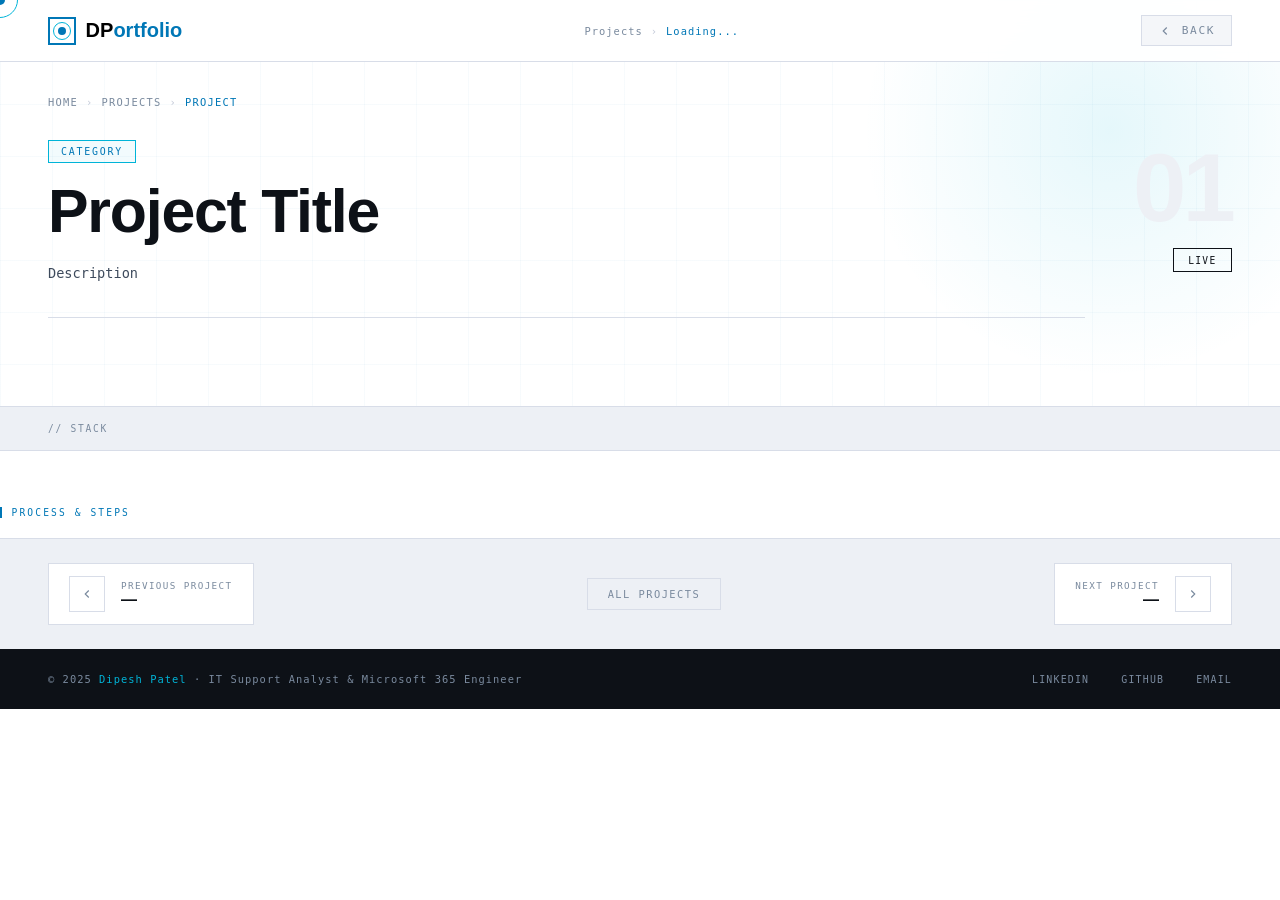
==== project.html @ 6bb7a619 "Update project.html" ====
<!DOCTYPE html>
<html lang="en">
<head>
<meta charset="UTF-8"/>
<meta name="viewport" content="width=device-width, initial-scale=1.0"/>
<meta http-equiv="Content-Security-Policy" content="default-src 'self'; script-src 'self' 'unsafe-inline'; style-src 'self' 'unsafe-inline'; font-src 'self' data:; img-src 'self' data: blob:; connect-src 'none';">
<meta http-equiv="X-Frame-Options" content="DENY">
<meta name="referrer" content="no-referrer">
<title>Project — Dipesh Patel</title>
<link rel="icon" type="image/x-icon" href="favicon.ico">
<link rel="stylesheet" href="fonts/fonts.css">
<style>
:root {
  --white:#ffffff; --off:#f4f6f9; --off2:#edf0f5;
  --border:#d8dde8; --border2:#c4cad8;
  --text:#0d1117; --text2:#3d4a5c; --text3:#7a8a9e;
  --accent:#00b4d8; --accent2:#0077b6; --accent3:#023e8a;
  --success:#06d6a0; --warn:#f4a261;
  --shadow:0 2px 20px rgba(0,100,180,.08);
  --shadow-lg:0 8px 40px rgba(0,100,180,.14);
}
*,*::before,*::after{box-sizing:border-box;margin:0;padding:0;}
html{scroll-behavior:smooth;}
body{font-family:'JetBrains Mono',monospace;background:var(--white);color:var(--text);overflow-x:hidden;}
@media(pointer:fine){body{cursor:none;}}

/* ── CURSOR ── */
@media(pointer:coarse){#cur,#curR{display:none;}}
#cur{width:10px;height:10px;background:var(--accent2);border-radius:50%;position:fixed;top:0;left:0;pointer-events:none;z-index:9999;transform:translate(-50%,-50%);transition:width .2s,height .2s,background .2s;}
#cur.h{width:6px;height:6px;background:var(--accent);}
#curR{width:36px;height:36px;border:1.5px solid var(--accent);border-radius:50%;position:fixed;top:0;left:0;pointer-events:none;z-index:9998;transform:translate(-50%,-50%);transition:width .25s,height .25s,border-color .25s,opacity .25s;}
#curR.h{width:56px;height:56px;border-color:var(--accent2);opacity:.45;}
::-webkit-scrollbar{width:3px;}
::-webkit-scrollbar-track{background:var(--off);}
::-webkit-scrollbar-thumb{background:var(--accent2);}
#prog{position:fixed;top:0;left:0;height:2px;background:linear-gradient(90deg,var(--accent2),var(--accent));z-index:200;transition:width .08s;}

/* ── NAV ── */
nav{position:fixed;top:0;left:0;right:0;z-index:100;display:flex;align-items:center;justify-content:space-between;padding:0 3rem;height:62px;background:rgba(255,255,255,.92);backdrop-filter:blur(18px);border-bottom:1px solid var(--border);}
.nav-logo {font-family:'Rajdhani',sans-serif;font-weight:700;font-size:1.25rem;text-decoration:none;display:flex;align-items:center;gap:0.6rem;}
.logo-main {color:#000; /* black */}
.logo-accent {color:var(--accent2); /* your blue */}  
.nav-logo-icon{width:28px;height:28px;border:2px solid var(--accent2);display:flex;align-items:center;justify-content:center;position:relative;}
.nav-logo-icon::before{content:'';width:8px;height:8px;background:var(--accent2);border-radius:50%;}
.nav-logo-icon::after{content:'';position:absolute;width:18px;height:18px;border:1.5px solid var(--accent);border-radius:50%;animation:ping 2s ease-in-out infinite;}
@keyframes ping{0%,100%{opacity:1;transform:scale(1)}50%{opacity:0;transform:scale(1.8)}}
.back-btn{display:flex;align-items:center;gap:.6rem;font-size:.7rem;letter-spacing:.14em;text-transform:uppercase;color:var(--text3);text-decoration:none;transition:color .2s;padding:.45rem 1rem;border:1px solid var(--border);background:var(--off);}
.back-btn:hover{color:var(--accent2);border-color:var(--accent2);}
.back-btn svg{transition:transform .2s;}
.back-btn:hover svg{transform:translateX(-3px);}
.nav-crumb{font-size:.65rem;letter-spacing:.1em;color:var(--text3);display:flex;align-items:center;gap:.5rem;}
.nav-crumb span{color:var(--accent2);}

/* ── HERO ── */
#proj-hero{padding:6rem 3rem 4rem;border-bottom:1px solid var(--border);position:relative;overflow:hidden;background:var(--white);}
.hero-grid-bg{position:absolute;inset:0;background-image:linear-gradient(rgba(0,119,182,.03) 1px,transparent 1px),linear-gradient(90deg,rgba(0,119,182,.03) 1px,transparent 1px);background-size:52px 52px;pointer-events:none;}
.hero-glow-bg{position:absolute;top:-120px;right:-80px;width:500px;height:500px;background:radial-gradient(circle,rgba(0,180,216,.1) 0%,transparent 70%);pointer-events:none;}
.proj-hero-inner{max-width:1200px;margin:0 auto;position:relative;z-index:1;}
.proj-back-crumb{display:flex;align-items:center;gap:.5rem;margin-bottom:2rem;font-size:.65rem;letter-spacing:.12em;text-transform:uppercase;color:var(--text3);}
.proj-back-crumb a{color:var(--text3);text-decoration:none;transition:color .2s;}
.proj-back-crumb a:hover{color:var(--accent2);}
.proj-back-crumb .sep{color:var(--border2);}
.proj-back-crumb .current{color:var(--accent2);}

.proj-hero-layout{display:grid;grid-template-columns:1fr auto;gap:3rem;align-items:start;}
.proj-cat-tag{display:inline-flex;align-items:center;gap:.5rem;font-size:.62rem;letter-spacing:.18em;text-transform:uppercase;color:var(--accent2);border:1px solid var(--accent);padding:.3rem .75rem;background:rgba(0,180,216,.05);margin-bottom:1.25rem;}
  /* .proj-cat-tag::before{content:'';width:5px;height:5px;background:var(--accent);border-radius:50%;}*/
.proj-title{font-family:'Rajdhani',sans-serif;font-size:clamp(2rem,5vw,3.8rem);font-weight:700;line-height:.95;letter-spacing:-.02em;color:var(--text);margin-bottom:1.25rem;}
.proj-subtitle{font-size:.85rem;line-height:1.8;color:var(--text2);font-weight:300;max-width:680px;margin-bottom:2rem;}
.proj-meta-row{display:flex;flex-wrap:wrap;gap:2rem;padding-top:1.5rem;border-top:1px solid var(--border);}
.proj-meta-item{display:flex;flex-direction:column;gap:.3rem;}
.proj-meta-label{font-size:.58rem;letter-spacing:.18em;text-transform:uppercase;color:var(--text3);}
.proj-meta-val{font-size:.82rem;color:var(--text);font-weight:500;}
.proj-meta-val.green{color:var(--success);}
.proj-meta-val.blue{color:var(--accent2);}

.proj-hero-right{display:flex;flex-direction:column;gap:.75rem;align-items:flex-end;}
.proj-num-big{font-family:'Rajdhani',sans-serif;font-size:6rem;font-weight:700;line-height:1;color:var(--off2);letter-spacing:-.04em;user-select:none;}
.proj-status-badge{font-size:.6rem;letter-spacing:.14em;text-transform:uppercase;padding:.35rem .9rem;border:1px solid;}
.proj-status-badge.live{color:var(--success);border-color:rgba(6,214,160,.4);background:rgba(6,214,160,.06);}
.proj-status-badge.wip{color:var(--warn);border-color:rgba(244,162,97,.4);background:rgba(244,162,97,.06);}
.proj-links{display:flex;gap:.6rem;flex-wrap:wrap;justify-content:flex-end;}
.proj-link-btn{padding:.5rem 1.1rem;font-size:.65rem;letter-spacing:.12em;text-transform:uppercase;text-decoration:none;border:1px solid var(--border2);color:var(--text2);transition:all .25s;display:inline-flex;align-items:center;gap:.4rem;font-family:'JetBrains Mono',monospace;}
.proj-link-btn:hover{border-color:var(--accent2);color:var(--accent2);}
.proj-link-btn.primary{background:var(--accent2);border-color:var(--accent2);color:#fff;}
.proj-link-btn.primary:hover{background:var(--accent3);border-color:var(--accent3);}

/* ── TECH STACK BAR ── */
.tech-bar{background:var(--off2);border-bottom:1px solid var(--border);padding:1rem 3rem;}
.tech-bar-inner{max-width:1200px;margin:0 auto;display:flex;align-items:center;gap:1.5rem;flex-wrap:wrap;}
.tech-bar-label{font-size:.6rem;letter-spacing:.18em;text-transform:uppercase;color:var(--text3);flex-shrink:0;}
.tech-pills{display:flex;gap:.5rem;flex-wrap:wrap;}
.tech-pill{padding:.28rem .75rem;font-size:.65rem;letter-spacing:.08em;text-transform:uppercase;border:1px solid var(--border);color:var(--text2);background:var(--white);transition:all .2s;}
.tech-pill:hover{border-color:var(--accent2);color:var(--accent2);}

/* ── BODY ── */
.proj-body{max-width:1200px;margin:0 auto;padding:4rem 3rem;}
.proj-body-grid{display:grid;grid-template-columns:1fr 340px;gap:4rem;align-items:start;}

/* Overview */
.section-label{font-size:.6rem;letter-spacing:.22em;text-transform:uppercase;color:var(--accent2);border-left:2px solid var(--accent2);padding-left:.6rem;margin-bottom:1.25rem;}
.proj-overview p{font-size:.85rem;line-height:1.95;color:var(--text2);font-weight:300;margin-bottom:1.2rem;}
.proj-overview p:last-child{margin-bottom:0;}

/* Steps */
.steps-list{display:flex;flex-direction:column;gap:0;}
.step-item{border-top:1px solid var(--border);padding:2rem 0;}
.step-item:last-child{border-bottom:1px solid var(--border);}
.step-item-inner{display:grid;grid-template-columns:56px 1fr 360px;gap:2.5rem;align-items:start;}
.step-num{font-family:'Rajdhani',sans-serif;font-size:2.5rem;font-weight:700;color:var(--off2);line-height:1;padding-top:.2rem;user-select:none;transition:color .3s;}
.step-item:hover .step-num{color:var(--accent2);}
.step-title{font-family:'Rajdhani',sans-serif;font-size:1.2rem;font-weight:700;color:var(--text);margin-bottom:.5rem;}
.step-desc{font-size:.78rem;line-height:1.85;color:var(--text2);font-weight:300;}
.step-code{margin-top:.85rem;background:var(--off);border:1px solid var(--border);border-left:3px solid var(--accent2);padding:.85rem 1rem;font-size:.7rem;color:var(--text);line-height:1.65;overflow-x:auto;white-space:pre;}
/* per-step screenshot */
.step-sc{border:1px solid var(--border);background:var(--off);aspect-ratio:16/9;display:flex;align-items:center;justify-content:center;position:relative;overflow:hidden;}
.step-sc.has-img{cursor:zoom-in;transition:border-color .2s,box-shadow .2s;}
.step-sc.has-img:hover{border-color:var(--accent2);box-shadow:0 4px 20px rgba(0,119,182,.15);}
.step-sc.has-img:hover img{opacity:.92;}
.step-sc img{width:100%;height:100%;object-fit:contain;display:block;background:var(--off);transition:opacity .2s;}
.step-sc-inner{display:flex;flex-direction:column;align-items:center;gap:.55rem;pointer-events:none;}
.step-sc-icon{width:34px;height:34px;border:1px solid var(--border2);display:flex;align-items:center;justify-content:center;color:var(--text3);}
.step-sc-label{font-size:.58rem;letter-spacing:.1em;text-transform:uppercase;color:var(--text3);}
/* zoom hint badge */
.step-sc-zoom{position:absolute;bottom:.5rem;right:.5rem;background:rgba(0,119,182,.85);color:#fff;font-size:.55rem;letter-spacing:.1em;text-transform:uppercase;padding:.2rem .55rem;display:flex;align-items:center;gap:.3rem;opacity:0;transition:opacity .2s;pointer-events:none;}
.step-sc.has-img:hover .step-sc-zoom{opacity:1;}

/* ── LIGHTBOX ── */
#lightbox{
  position:fixed;inset:0;z-index:9000;
  background:rgba(5,10,20,.92);
  display:flex;align-items:center;justify-content:center;
  opacity:0;pointer-events:none;
  transition:opacity .25s ease;
  backdrop-filter:blur(6px);
  padding:1.5rem;
}
#lightbox.open{opacity:1;pointer-events:all;}
#lightbox-img{
  max-width:92vw;max-height:88vh;
  object-fit:contain;display:block;
  box-shadow:0 24px 80px rgba(0,0,0,.6);
  transform:scale(.94);
  transition:transform .28s cubic-bezier(.22,1,.36,1);
  border:1px solid rgba(255,255,255,.08);
}
#lightbox.open #lightbox-img{transform:scale(1);}
#lightbox-close{
  position:fixed;top:1.25rem;right:1.5rem;
  width:40px;height:40px;
  background:rgba(255,255,255,.1);
  border:1px solid rgba(255,255,255,.2);
  color:#fff;cursor:pointer;
  display:flex;align-items:center;justify-content:center;
  transition:background .2s,border-color .2s;
  font-size:1rem;
}
#lightbox-close:hover{background:rgba(239,35,60,.7);border-color:rgba(239,35,60,.8);}
#lightbox-caption{
  position:fixed;bottom:1.5rem;left:50%;transform:translateX(-50%);
  font-size:.62rem;letter-spacing:.12em;text-transform:uppercase;
  color:rgba(255,255,255,.5);white-space:nowrap;
  font-family:'JetBrains Mono',monospace;
}
/* ════════════════════════════════════════════════════════
   RESPONSIVE LAYOUT — project.html
   1200px · 960px · 768px · 600px · 380px
════════════════════════════════════════════════════════ */

/* ── 1200px: tighten large screens ── */
@media(max-width:1200px){
  #proj-hero,.tech-bar,.proj-body,.proj-nav-bar,footer{padding-left:2rem;padding-right:2rem;}
  .proj-body-grid{gap:3rem;}
  .step-item-inner{gap:2rem;}
}

/* ── 1100px: step screenshot drops below text ── */
@media(max-width:1100px){
  .step-item-inner{grid-template-columns:44px 1fr;}
  .step-sc{grid-column:2;}
}

/* ── 960px: tablet landscape ── */
@media(max-width:960px){
  nav{padding:0 1.5rem;}
  #proj-hero,.tech-bar,.proj-body,.proj-nav-bar,footer{padding-left:1.5rem;padding-right:1.5rem;}
  #proj-hero{padding-top:5rem;padding-bottom:3rem;}
  .proj-hero-layout{grid-template-columns:1fr;}
  .proj-hero-right{
    align-items:flex-start;
    flex-direction:row;
    flex-wrap:wrap;
    gap:1rem;
    margin-top:1.5rem;
  }
  .proj-num-big{font-size:4rem;}
  .proj-body-grid{grid-template-columns:1fr;}
  .proj-sidebar{position:static;top:auto;}
  .proj-nav-inner{gap:1rem;}
  .proj-nav-name{font-size:.9rem;}
}

/* ── 768px: tablet portrait ── */
@media(max-width:768px){
  #proj-hero{padding-top:4.5rem;padding-bottom:2.5rem;}
  .proj-title{font-size:clamp(1.8rem,6vw,3rem);}
  .proj-subtitle{font-size:.8rem;}
  .proj-meta-row{gap:1.25rem;}
  .proj-num-big{font-size:3rem;}
  .tech-bar{padding-top:.75rem;padding-bottom:.75rem;}
  .proj-body{padding-top:3rem;padding-bottom:3rem;}
  .step-item{padding:1.75rem 0;}
  .step-title{font-size:1.1rem;}
  .step-desc{font-size:.75rem;}
  .proj-nav-bar{padding-top:1.25rem;padding-bottom:1.25rem;}
  .proj-nav-btn{padding:.6rem 1rem;gap:.75rem;}
}

/* ── 760px: step layout simplifies ── */
@media(max-width:760px){
  .step-item-inner{grid-template-columns:1fr;}
  .step-num{font-size:1.8rem;}
  .step-sc{grid-column:1;margin-top:1rem;}
}

/* ── 600px: large phone ── */
@media(max-width:600px){
  nav{padding:0 1rem;height:56px;}
  .nav-crumb{display:none;}
  #proj-hero,.tech-bar,.proj-body,.proj-nav-bar,footer{padding-left:1.25rem;padding-right:1.25rem;}
  #proj-hero{padding-top:4rem;padding-bottom:2rem;}
  .proj-back-crumb{font-size:.58rem;margin-bottom:1.25rem;}
  .proj-title{font-size:clamp(1.6rem,8vw,2.4rem);margin-bottom:1rem;}
  .proj-subtitle{font-size:.76rem;line-height:1.7;margin-bottom:1.5rem;}
  .proj-meta-row{gap:1rem;padding-top:1.25rem;}
  .proj-meta-label{font-size:.55rem;}
  .proj-meta-val{font-size:.75rem;}
  .proj-num-big{font-size:2.5rem;}
  .proj-hero-right{gap:.75rem;}
  .proj-links{justify-content:flex-start;}
  .proj-link-btn{font-size:.6rem;padding:.45rem .9rem;}
  .tech-bar{padding-top:.65rem;padding-bottom:.65rem;}
  .tech-bar-inner{gap:1rem;}
  .tech-pill{font-size:.6rem;padding:.22rem .6rem;}
  .proj-body{padding-top:2.5rem;padding-bottom:2.5rem;}
  .section-label{font-size:.56rem;margin-bottom:1rem;}
  .proj-overview p{font-size:.78rem;line-height:1.8;}
  .step-item{padding:1.5rem 0;}
  .step-num{font-size:1.5rem;}
  .step-title{font-size:1rem;}
  .step-desc{font-size:.73rem;}
  .step-code{font-size:.65rem;padding:.7rem .85rem;}
  .sidebar-panel-body{padding:1rem;}
  .outcome-list li{font-size:.7rem;}
  .related-name{font-size:.68rem;}
  .proj-nav-bar{padding-top:1rem;padding-bottom:1rem;}
  .proj-nav-inner{gap:.75rem;}
  .proj-nav-btn{padding:.5rem .85rem;gap:.6rem;}
  .proj-nav-arrow{width:30px;height:30px;}
  .proj-nav-name{font-size:.82rem;}
  .proj-nav-dir{font-size:.54rem;}
  footer{flex-direction:column;gap:1rem;text-align:center;padding:1.25rem 1rem;}
  .footer-r{justify-content:center;gap:1rem;flex-wrap:wrap;}
  .footer-r a{font-size:.58rem;}
}

/* ── 380px: small phone ── */
@media(max-width:380px){
  nav{height:52px;}
  #proj-hero{padding-top:3.5rem;}
  .proj-title{font-size:1.5rem;}
  .proj-subtitle{font-size:.73rem;}
  .proj-num-big{font-size:2rem;}
  .proj-body{padding-top:2rem;padding-bottom:2rem;}
  .step-title{font-size:.95rem;}
  .proj-nav-btn{padding:.45rem .7rem;}
  .proj-nav-name{font-size:.75rem;}
}

/* Sidebar */
.proj-sidebar{display:flex;flex-direction:column;gap:1.5rem;position:sticky;top:82px;}
.sidebar-panel{border:1px solid var(--border);overflow:hidden;}
.sidebar-panel-head{background:var(--off2);border-bottom:1px solid var(--border);padding:.65rem 1rem;display:flex;align-items:center;gap:.5rem;}
.sidebar-dot{width:8px;height:8px;border-radius:50%;}
.sidebar-panel-title{font-size:.6rem;letter-spacing:.12em;text-transform:uppercase;color:var(--text3);margin-left:auto;}
.sidebar-panel-body{padding:1.25rem;}
.sidebar-stat{display:flex;justify-content:space-between;align-items:center;padding:.6rem 0;border-bottom:1px solid var(--border);font-size:.72rem;}
.sidebar-stat:last-child{border-bottom:none;}
.sidebar-stat-k{color:var(--text3);}
.sidebar-stat-v{font-family:'Rajdhani',sans-serif;font-size:1rem;font-weight:700;color:var(--text);}
.sidebar-stat-v.green{color:var(--success);}
.sidebar-stat-v.blue{color:var(--accent2);}

.outcome-list{list-style:none;display:flex;flex-direction:column;gap:.6rem;}
.outcome-list li{font-size:.74rem;line-height:1.6;color:var(--text2);padding-left:1.1rem;position:relative;}
.outcome-list li::before{content:'✓';position:absolute;left:0;color:var(--success);font-size:.7rem;font-weight:700;}

.related-list{display:flex;flex-direction:column;gap:0;}
.related-item{display:flex;align-items:center;gap:.75rem;padding:.75rem 0;border-bottom:1px solid var(--border);text-decoration:none;transition:background .2s;cursor:pointer;}
.related-item:last-child{border-bottom:none;}
.related-item:hover .related-name{color:var(--accent2);}
.related-icon-wrap{width:30px;height:30px;border:1px solid var(--border);background:var(--off2);display:flex;align-items:center;justify-content:center;flex-shrink:0;color:var(--accent2);}
.related-name{font-size:.72rem;color:var(--text);font-weight:500;line-height:1.3;}
.related-cat{font-size:.6rem;color:var(--text3);letter-spacing:.06em;margin-top:.1rem;}

/* Nav prev/next */
.proj-nav-bar{background:var(--off2);border-top:1px solid var(--border);padding:1.5rem 3rem;}
.proj-nav-inner{max-width:1200px;margin:0 auto;display:flex;justify-content:space-between;align-items:center;gap:2rem;}
.proj-nav-btn{display:flex;align-items:center;gap:1rem;text-decoration:none;transition:all .2s;padding:.75rem 1.25rem;border:1px solid var(--border);background:var(--white);}
.proj-nav-btn:hover{border-color:var(--accent2);}
.proj-nav-btn.next{flex-direction:row-reverse;}
.proj-nav-arrow{width:36px;height:36px;border:1px solid var(--border);display:flex;align-items:center;justify-content:center;color:var(--text3);flex-shrink:0;transition:all .2s;}
.proj-nav-btn:hover .proj-nav-arrow{border-color:var(--accent2);color:var(--accent2);}
.proj-nav-dir{font-size:.58rem;letter-spacing:.15em;text-transform:uppercase;color:var(--text3);}
.proj-nav-name{font-family:'Rajdhani',sans-serif;font-size:1rem;font-weight:700;color:var(--text);}

footer{background:var(--text);color:var(--text3);padding:1.5rem 3rem;display:flex;align-items:center;justify-content:space-between;}
.footer-l{font-size:.65rem;letter-spacing:.1em;}
.footer-l span{color:var(--accent);}
.footer-r{display:flex;gap:2rem;}
.footer-r a{font-size:.62rem;letter-spacing:.12em;text-transform:uppercase;color:var(--text3);text-decoration:none;transition:color .2s;}
.footer-r a:hover{color:var(--accent);}

@keyframes fadeUp{from{opacity:0;transform:translateY(20px)}to{opacity:1;transform:translateY(0)}}
.fade-in{opacity:0;animation:fadeUp .6s ease forwards;}
.fade-in.d1{animation-delay:.15s;}
.fade-in.d2{animation-delay:.3s;}
.fade-in.d3{animation-delay:.45s;}
.fade-in.d4{animation-delay:.6s;}

/* responsive handled above */
</style>
</head>
<body>

<div id="cur"></div>
<div id="curR"></div>
<div id="prog"></div>

<!-- LIGHTBOX -->
<div id="lightbox">
  <img id="lightbox-img" src="" alt=""/>
  <button id="lightbox-close" aria-label="Close">
    <svg width="16" height="16" fill="none" stroke="currentColor" stroke-width="2" viewBox="0 0 24 24"><path d="M18 6L6 18M6 6l12 12"/></svg>
  </button>
  <div id="lightbox-caption"></div>
</div>

<nav>
  <a href="index.html" class="nav-logo">
  <div class="nav-logo-icon"></div>
  <span class="logo-text">
    <span class="logo-main">DP</span><span class="logo-accent">ortfolio</span>
  </span>
</a>
  <div class="nav-crumb">
    <a href="index.html#projects" style="color:var(--text3);text-decoration:none;font-size:.65rem;letter-spacing:.1em;">Projects</a>
    <span style="color:var(--border2)">›</span>
    <span id="navTitle" style="color:var(--accent2);font-size:.65rem;letter-spacing:.1em;">Loading...</span>
  </div>
  <a href="index.html#projects" class="back-btn">
    <svg width="14" height="14" fill="none" stroke="currentColor" stroke-width="2" viewBox="0 0 24 24"><path d="M15 18l-6-6 6-6"/></svg>
    Back
  </a>
</nav>

<!-- HERO -->
<section id="proj-hero">
  <div class="hero-grid-bg"></div>
  <div class="hero-glow-bg"></div>
  <div class="proj-hero-inner">
    <div class="proj-back-crumb">
      <a href="index.html">Home</a>
      <span class="sep">›</span>
      <a href="index.html#projects">Projects</a>
      <span class="sep">›</span>
      <span class="current" id="crumbTitle">Project</span>
    </div>
    <div class="proj-hero-layout">
      <div class="fade-in">
        <div class="proj-cat-tag" id="heroTag">Category</div>
        <h1 class="proj-title" id="heroTitle">Project Title</h1>
        <p class="proj-subtitle" id="heroDesc">Description</p>
        <div class="proj-meta-row" id="heroMeta"></div>
      </div>
      <div class="proj-hero-right fade-in d1">
        <div class="proj-num-big" id="heroNum">01</div>
        <span class="proj-status-badge" id="heroStatus">Live</span>
        <div class="proj-links" id="heroLinks"></div>
      </div>
    </div>
  </div>
</section>

<!-- TECH BAR -->
<div class="tech-bar">
  <div class="tech-bar-inner">
    <span class="tech-bar-label">// Stack</span>
    <div class="tech-pills" id="techPills"></div>
  </div>
</div>

 <!-- BODY -->
<!-- <div class="proj-body">
  <!-- TOP: overview (left) + related sidebar (right) 
  <div class="proj-body-grid">
    <div class="proj-overview fade-in d1">
      <div class="section-label">Overview</div>
      <div id="overviewText"></div>
    </div>
    <div class="proj-sidebar fade-in d2">
      <div class="sidebar-panel">
        <div class="sidebar-panel-head">
          <div class="sidebar-dot" style="background:#ef233c"></div>
          <div class="sidebar-dot" style="background:#f4a261;margin-left:5px"></div>
          <div class="sidebar-dot" style="background:#06d6a0;margin-left:5px"></div>
          <span class="sidebar-panel-title">related_projects</span>
        </div>
        <div class="sidebar-panel-body" style="padding:0 1.25rem">
          <div class="related-list" id="relatedList"></div>
        </div>
      </div>
    </div>
  </div>

  <!-- FULL-WIDTH: steps with per-step screenshot -->
  <div class="fade-in d2" style="margin-top:3.5rem">
    <div class="section-label">Process &amp; Steps</div>
    <div class="steps-list" id="stepsList"></div>
  </div>
</div> 

<!-- PREV / NEXT NAV -->
<div class="proj-nav-bar">
  <div class="proj-nav-inner">
    <a class="proj-nav-btn prev" id="prevBtn" href="#">
      <div class="proj-nav-arrow">
        <svg width="14" height="14" fill="none" stroke="currentColor" stroke-width="2" viewBox="0 0 24 24"><path d="M15 18l-6-6 6-6"/></svg>
      </div>
      <div>
        <div class="proj-nav-dir">Previous Project</div>
        <div class="proj-nav-name" id="prevName">—</div>
      </div>
    </a>
    <a href="index.html#projects" style="font-size:.65rem;letter-spacing:.14em;text-transform:uppercase;color:var(--text3);text-decoration:none;border:1px solid var(--border);padding:.55rem 1.25rem;transition:all .2s;" onmouseover="this.style.borderColor='var(--accent2)';this.style.color='var(--accent2)'" onmouseout="this.style.borderColor='var(--border)';this.style.color='var(--text3)'">All Projects</a>
    <a class="proj-nav-btn next" id="nextBtn" href="#">
      <div class="proj-nav-arrow">
        <svg width="14" height="14" fill="none" stroke="currentColor" stroke-width="2" viewBox="0 0 24 24"><path d="M9 18l6-6-6-6"/></svg>
      </div>
      <div style="text-align:right">
        <div class="proj-nav-dir">Next Project</div>
        <div class="proj-nav-name" id="nextName">—</div>
      </div>
    </a>
  </div>
</div>

<footer>
  <div class="footer-l">© 2025 <span>Dipesh Patel</span> · IT Support Analyst &amp; Microsoft 365 Engineer</div>
  <div class="footer-r">
    <a href="https://www.linkedin.com/in/dipeshpatel-it" target="_blank">LinkedIn</a>
    <a href="https://github.com/Pate1Dipesh" target="_blank">GitHub</a>
    <a href="/cdn-cgi/l/email-protection#30545940554358090102090570575d51595c1e535f5d">Email</a>
  </div>
</footer>

<script data-cfasync="false" src="/cdn-cgi/scripts/5c5dd728/cloudflare-static/email-decode.min.js"></script><script src="projects-data.js"></script>
<script>
/* ════════════════════════════════════════
   PAGE RENDER — data loaded from projects-data.js
════════════════════════════════════════ */

/* ════════════════════════════════════════
   PAGE RENDER
════════════════════════════════════════ */
const params = new URLSearchParams(window.location.search);
const projectId = params.get('id') || '01';
const proj = PROJECTS.find(p => p.id === projectId) || PROJECTS[0];
const projIndex = PROJECTS.findIndex(p => p.id === projectId);

// Page title
document.title = `${proj.name} — Dipesh Patel`;

// Nav + crumb
document.getElementById('navTitle').textContent = proj.name;
document.getElementById('crumbTitle').textContent = proj.name;

// Hero
document.getElementById('heroTag').innerHTML = `<span style="width:5px;height:5px;background:var(--accent);border-radius:50%;display:inline-block"></span>${proj.catLabel || proj.cat}`;
document.getElementById('heroTitle').textContent = proj.name;
document.getElementById('heroDesc').textContent = proj.tagline;
document.getElementById('heroNum').textContent = proj.num;

const statusEl = document.getElementById('heroStatus');
statusEl.textContent = proj.statusLabel;
statusEl.className = `proj-status-badge ${proj.status}`;

// Meta row
document.getElementById('heroMeta').innerHTML = proj.meta.map(m=>
  `<div class="proj-meta-item">
    <div class="proj-meta-label">${m.label}</div>
    <div class="proj-meta-val${m.cls?' '+m.cls:''}">${m.val}</div>
  </div>`
).join('');

// Links
const linksHtml = proj.link && proj.link !== '#'
  ? `<a href="${proj.link}" target="_blank" rel="noopener" class="proj-link-btn primary">
      <svg width="13" height="13" fill="none" stroke="currentColor" stroke-width="2" viewBox="0 0 24 24"><path d="M9 19c-4.3 1.4-4.3-2.5-6-3m12 5v-3.5c0-1 .1-1.4-.5-2 2.8-.3 5.5-1.4 5.5-6a4.6 4.6 0 00-1.3-3.2 4.2 4.2 0 00-.1-3.2s-1.1-.3-3.5 1.3a12.3 12.3 0 00-6.2 0C6.5 1.8 5.4 2.1 5.4 2.1a4.2 4.2 0 00-.1 3.2A4.6 4.6 0 004 8.5c0 4.6 2.7 5.7 5.5 6-.6.6-.6 1.2-.5 2V21"/></svg>
      View on GitHub
    </a>`
  : `<a href="#" class="proj-link-btn" style="opacity:.4;pointer-events:none;">Private Project</a>`;
document.getElementById('heroLinks').innerHTML = linksHtml;

// Tech pills
document.getElementById('techPills').innerHTML = proj.tech.map(t=>
  `<span class="tech-pill">${t}</span>`
).join('');

// Overview
document.getElementById('overviewText').innerHTML = proj.overview.map(p=>
  `<p>${p}</p>`
).join('');

// Steps — screenshots defined in projects-data.js per step (read-only, no upload)
function stepScHTML(stepIdx){
  const src = proj.screenshots && proj.screenshots[stepIdx];
  if(src){
    return `<div class="step-sc has-img" onclick="openLightbox('${src}','Step ${stepIdx+1}')">
      <img src="${src}" alt="Step ${stepIdx+1} screenshot"/>
      <div class="step-sc-zoom">
        <svg width="10" height="10" fill="none" stroke="currentColor" stroke-width="2" viewBox="0 0 24 24"><circle cx="11" cy="11" r="8"/><path d="m21 21-4.35-4.35M11 8v6M8 11h6"/></svg>
        Click to enlarge
      </div>
    </div>`;
  }
  return `<div class="step-sc">
    <div class="step-sc-inner">
      <div class="step-sc-icon">
        <svg width="16" height="16" fill="none" stroke="currentColor" stroke-width="1.5" viewBox="0 0 24 24"><rect x="3" y="3" width="18" height="18" rx="2"/><circle cx="8.5" cy="8.5" r="1.5"/><path d="M21 15l-5-5L5 21"/></svg>
      </div>
      <div class="step-sc-label">No screenshot</div>
    </div>
  </div>`;
}

function renderSteps(){
  document.getElementById('stepsList').innerHTML = proj.steps.map((s,i)=>`
    <div class="step-item">
      <div class="step-item-inner">
        <div class="step-num">${String(i+1).padStart(2,'0')}</div>
        <div>
          <div class="step-title">${s.title}</div>
          <div class="step-desc">${s.desc}</div>
          ${s.code ? `<pre class="step-code">${s.code}</pre>` : ''}
        </div>
        ${stepScHTML(i)}
      </div>
    </div>
  `).join('');
}
renderSteps();

// Related projects (same cat, exclude self, up to 4)
const related = PROJECTS.filter(p => p.cat === proj.cat && p.id !== proj.id).slice(0, 4);
if(related.length){
  document.getElementById('relatedList').innerHTML = related.map(r=>
    `<div class="related-item" onclick="location.href='project.html?id=${r.id}'" style="cursor:pointer;">
      <div class="related-icon-wrap">
        <svg width="14" height="14" fill="none" stroke="currentColor" stroke-width="1.5" viewBox="0 0 24 24">${r.icon}</svg>
      </div>
      <div>
        <div class="related-name">${r.name}</div>
        <div class="related-cat">${r.statusLabel} · ${r.catLabel || r.cat}</div>
      </div>
    </div>`
  ).join('');
} else {
  document.getElementById('relatedList').innerHTML = '<div style="font-size:.72rem;color:var(--text3);padding:.75rem 0;">No related projects in this category.</div>';
}

// Prev / Next
const prev = PROJECTS[projIndex - 1];
const next = PROJECTS[projIndex + 1];
const prevBtn = document.getElementById('prevBtn');
const nextBtn = document.getElementById('nextBtn');
if(prev){ prevBtn.href=`project.html?id=${prev.id}`; document.getElementById('prevName').textContent=prev.name; }
else { prevBtn.style.opacity='.3'; prevBtn.style.pointerEvents='none'; }
if(next){ nextBtn.href=`project.html?id=${next.id}`; document.getElementById('nextName').textContent=next.name; }
else { nextBtn.style.opacity='.3'; nextBtn.style.pointerEvents='none'; }

/* ── CURSOR ── */
const cur=document.getElementById('cur'),curR=document.getElementById('curR');
let mx=0,my=0,rx=0,ry=0;
document.addEventListener('mousemove',e=>{
  mx=e.clientX; my=e.clientY;
  cur.style.left=mx+'px'; cur.style.top=my+'px';
});
(function anim(){
  rx+=(mx-rx)*.12; ry+=(my-ry)*.12;
  curR.style.left=rx+'px'; curR.style.top=ry+'px';
  requestAnimationFrame(anim);
})();
document.querySelectorAll('a,button,.tech-pill,.proj-link-btn,.related-item,.proj-nav-btn,.step-item,.carr-btn').forEach(el=>{
  el.addEventListener('mouseenter',()=>{cur.classList.add('h');curR.classList.add('h');});
  el.addEventListener('mouseleave',()=>{cur.classList.remove('h');curR.classList.remove('h');});
});

/* ── SCROLL PROGRESS ── */
window.addEventListener('scroll',()=>{
  document.getElementById('prog').style.width=(window.scrollY/(document.body.scrollHeight-window.innerHeight)*100)+'%';
});

/* ── SCROLL REVEAL ── */
(function(){
  const style = document.createElement('style');
  style.textContent = `
    .fade-in { opacity: 0; transform: translateY(20px); }
    .fade-in.visible { opacity: 1; transform: translateY(0); transition: opacity .6s ease, transform .6s ease; }
    .fade-in.d1.visible { transition-delay: .15s; }
    .fade-in.d2.visible { transition-delay: .3s; }
    .fade-in.d3.visible { transition-delay: .45s; }
    .fade-in.d4.visible { transition-delay: .6s; }
  `;
  document.head.appendChild(style);
  const io = new IntersectionObserver(entries=>{
    entries.forEach(en=>{
      if(en.isIntersecting){ en.target.classList.add('visible'); io.unobserve(en.target); }
    });
  },{threshold:0.08});
  document.querySelectorAll('.fade-in').forEach(el=>io.observe(el));
})();
/* ── LIGHTBOX ── */
const lb       = document.getElementById('lightbox');
const lbImg    = document.getElementById('lightbox-img');
const lbClose  = document.getElementById('lightbox-close');
const lbCaption= document.getElementById('lightbox-caption');

function openLightbox(src, caption){
  lbImg.src = src;
  lbCaption.textContent = caption || '';
  lb.classList.add('open');
  document.body.style.overflow = 'hidden';
}

function closeLightbox(){
  lb.classList.remove('open');
  document.body.style.overflow = '';
  // clear src after transition so no flash on reopen
  setTimeout(()=>{ if(!lb.classList.contains('open')) lbImg.src=''; }, 280);
}

lbClose.addEventListener('click', closeLightbox);
// click backdrop (not the image) to close
lb.addEventListener('click', e=>{ if(e.target === lb) closeLightbox(); });
// Escape key to close
document.addEventListener('keydown', e=>{ if(e.key==='Escape') closeLightbox(); });

</script>
</body>
</html>
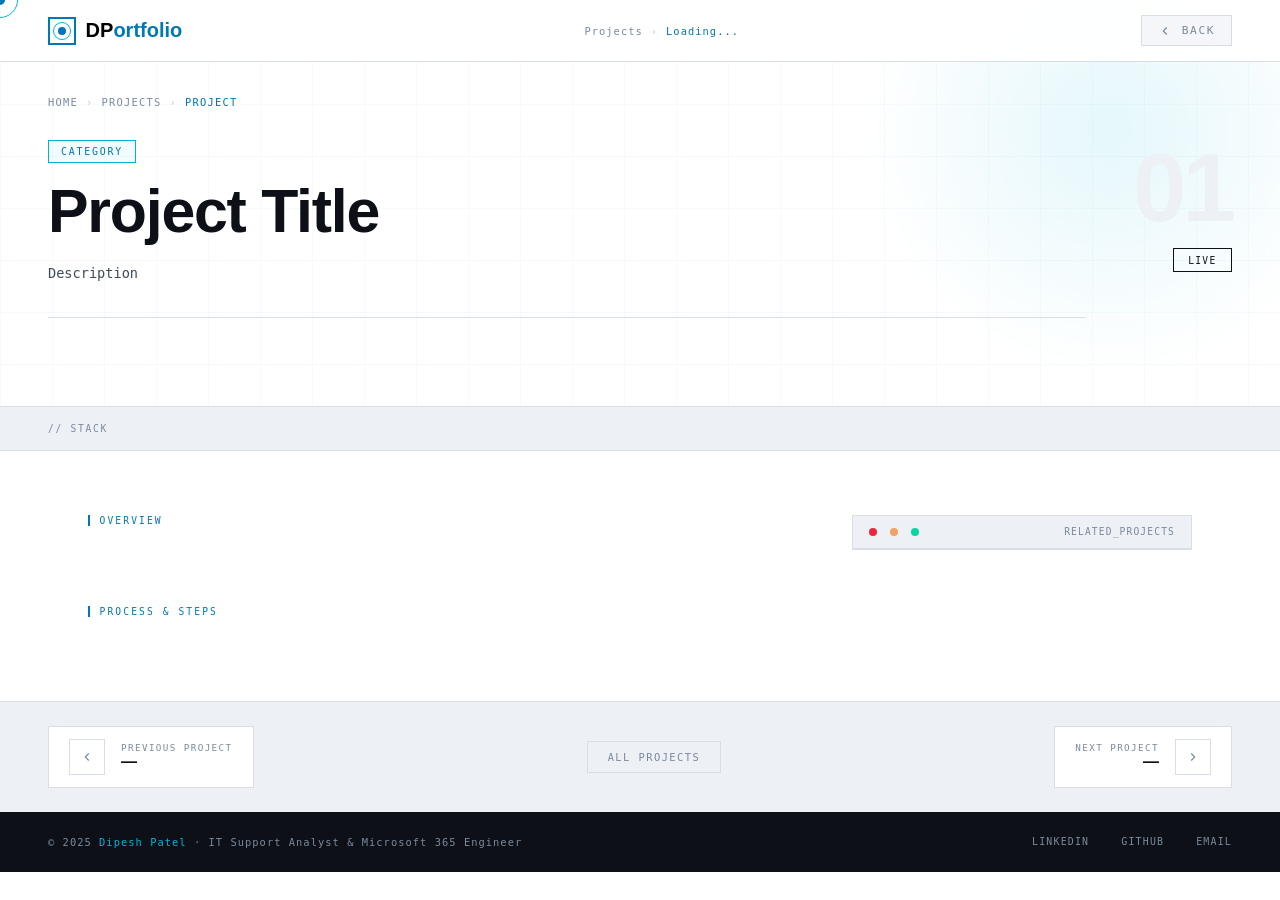
==== commit 4fa12942: "Update project.html" ====
--- a/project.html
+++ b/project.html
@@ -401,8 +401,8 @@
 </div>
 
  <!-- BODY -->
-<!-- <div class="proj-body">
-  <!-- TOP: overview (left) + related sidebar (right) 
+ <div class="proj-body">
+  <!-- TOP: overview (left) + related sidebar (right) -->
   <div class="proj-body-grid">
     <div class="proj-overview fade-in d1">
       <div class="section-label">Overview</div>
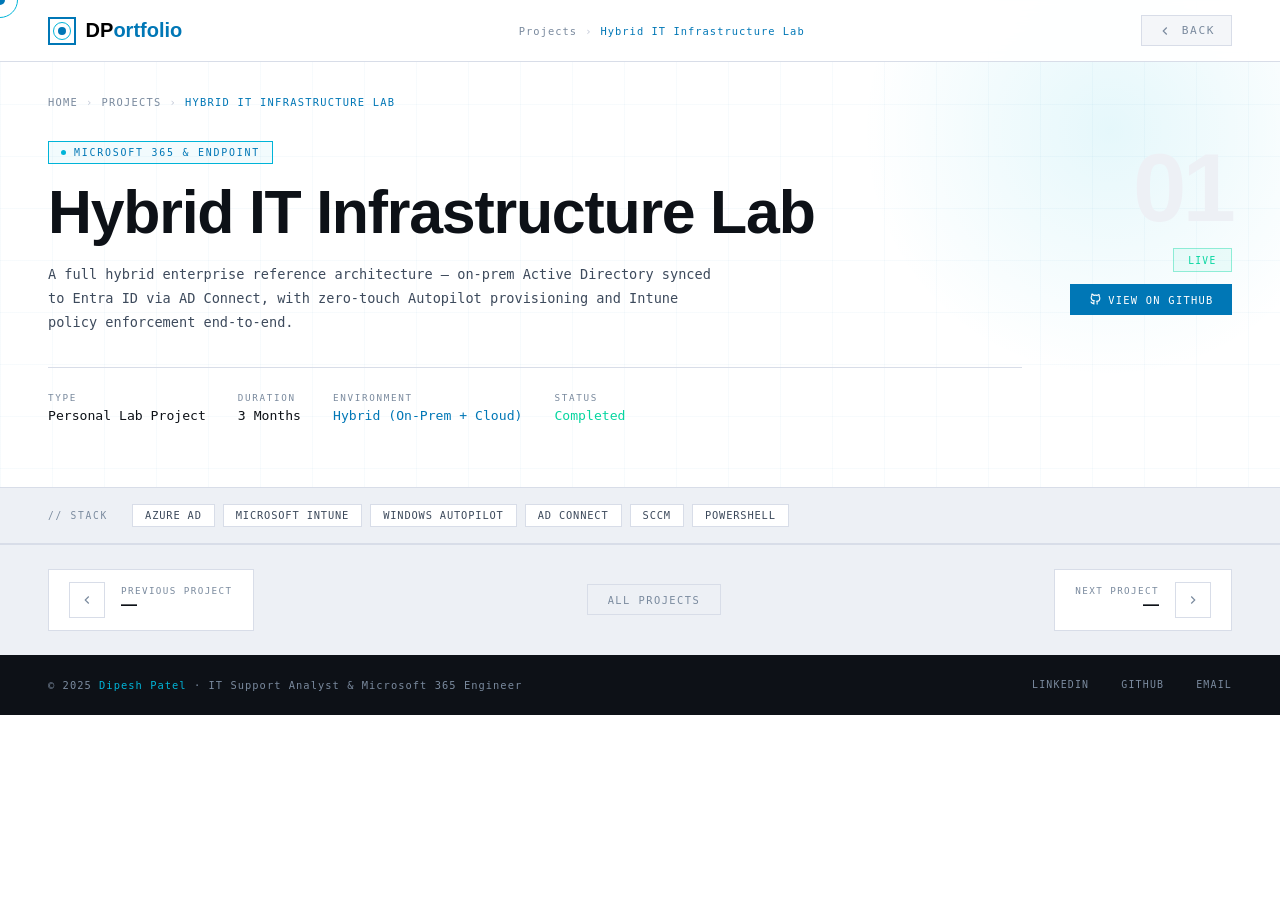
==== commit 1e8510c7: "Update project.html" ====
--- a/project.html
+++ b/project.html
@@ -400,9 +400,9 @@
   </div>
 </div>
 
- <!-- BODY -->
+ <!-- BODY 
  <div class="proj-body">
-  <!-- TOP: overview (left) + related sidebar (right) -->
+  <!-- TOP: overview (left) + related sidebar (right) 
   <div class="proj-body-grid">
     <div class="proj-overview fade-in d1">
       <div class="section-label">Overview</div>
@@ -421,14 +421,14 @@
         </div>
       </div>
     </div>
-  </div>
-
-  <!-- FULL-WIDTH: steps with per-step screenshot -->
+  </div> 
+
+  <!-- FULL-WIDTH: steps with per-step screenshot 
   <div class="fade-in d2" style="margin-top:3.5rem">
     <div class="section-label">Process &amp; Steps</div>
     <div class="steps-list" id="stepsList"></div>
   </div>
-</div> 
+</div> -->
 
 <!-- PREV / NEXT NAV -->
 <div class="proj-nav-bar">
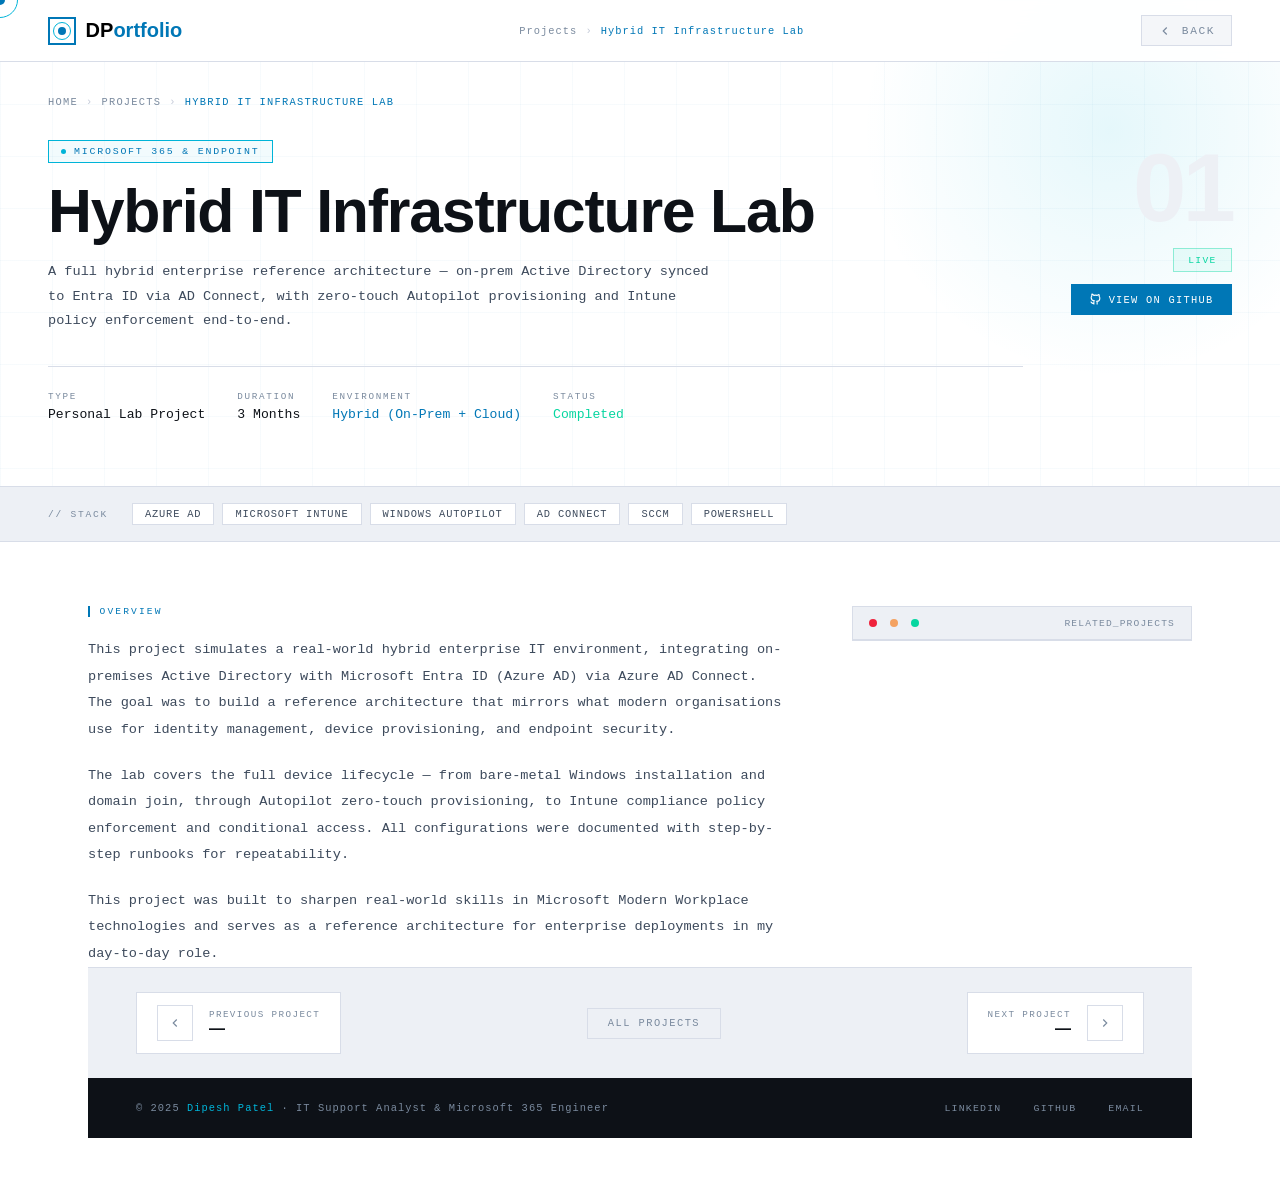
==== commit 7309b1f7: "Update project.html" ====
--- a/project.html
+++ b/project.html
@@ -400,9 +400,9 @@
   </div>
 </div>
 
- <!-- BODY 
+ <!-- BODY -->
  <div class="proj-body">
-  <!-- TOP: overview (left) + related sidebar (right) 
+  <!-- TOP: overview (left) + related sidebar (right) -->
   <div class="proj-body-grid">
     <div class="proj-overview fade-in d1">
       <div class="section-label">Overview</div>
